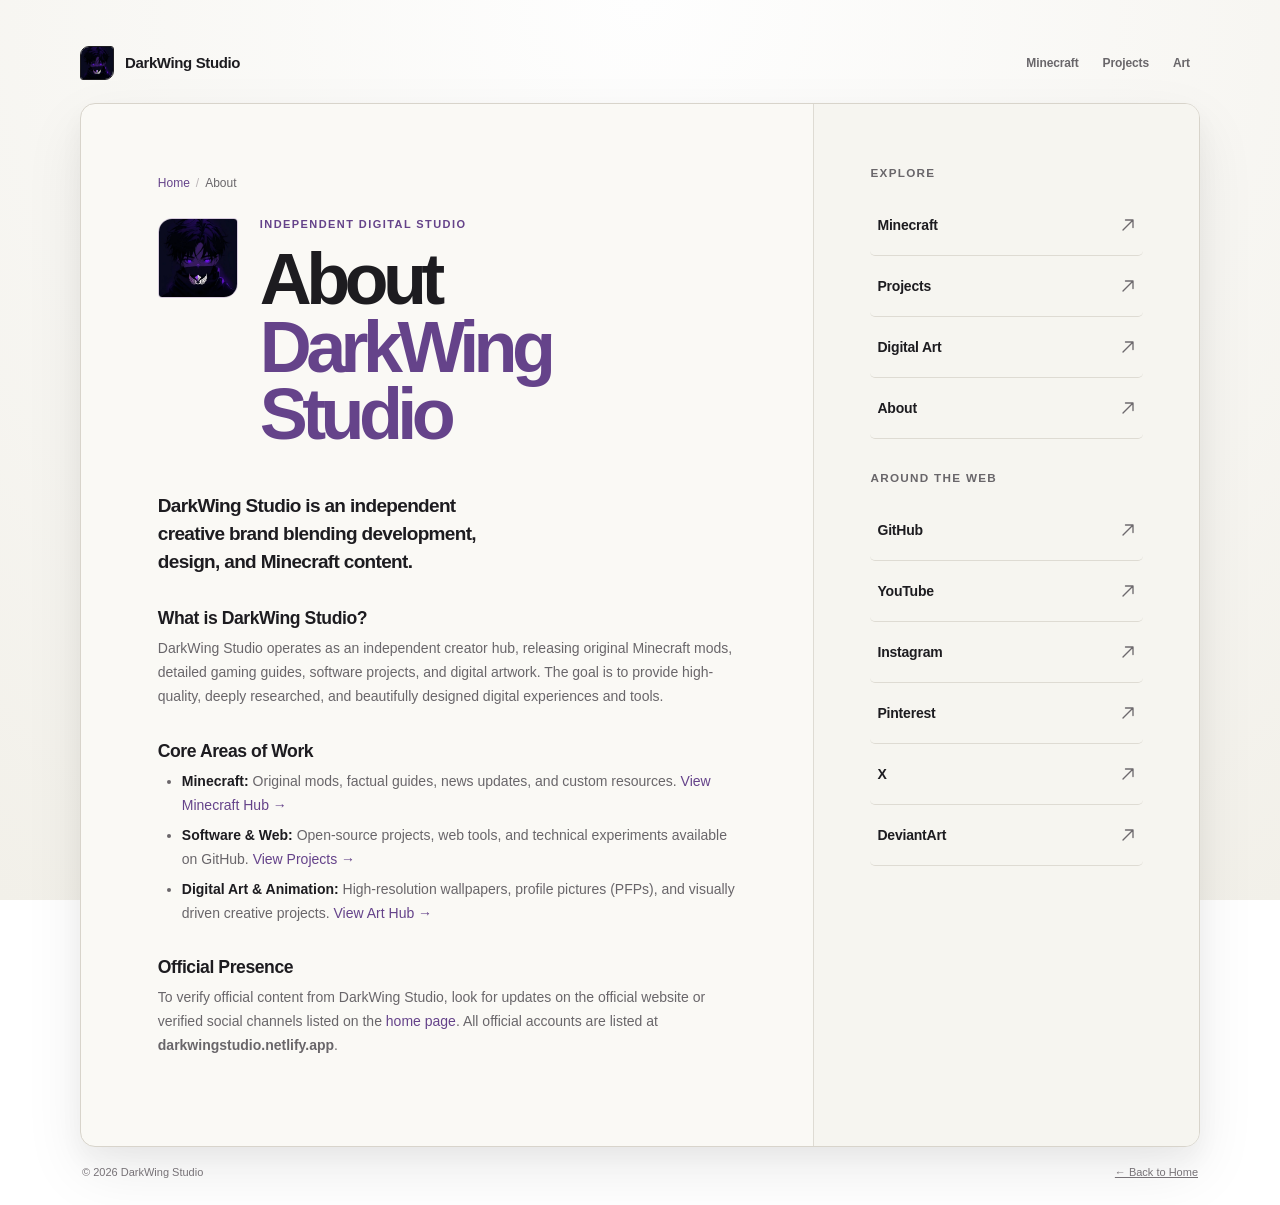
==== about/index.html @ c653594a "feat: add new subpages for projects, art, minecraft, and about sections" ====
<!doctype html>
<html lang="en">

<head>
  <meta charset="utf-8">
  <meta name="viewport" content="width=device-width, initial-scale=1">
  <meta name="color-scheme" content="light">
  <meta name="theme-color" content="#f2f0e9">
  <meta name="description"
    content="About DarkWing Studio: An independent creator focused on Minecraft content, mods, software projects, and digital art.">
  <meta name="author" content="DarkWing Studio">
  <meta name="robots" content="index, follow, max-image-preview:large, max-snippet:-1, max-video-preview:-1">
  <link rel="canonical" href="https://darkwingstudio.netlify.app/about/">

  <meta property="og:type" content="profile">
  <meta property="og:site_name" content="DarkWing Studio">
  <meta property="og:title" content="About DarkWing Studio">
  <meta property="og:description"
    content="Learn about the independent creator behind DarkWing Studio, focusing on Minecraft, code, and digital art.">
  <meta property="og:url" content="https://darkwingstudio.netlify.app/about/">
  <meta property="og:image" content="https://darkwingstudio.netlify.app/assets/ProfilePIC.webp">
  <meta property="og:image:alt" content="DarkWing Studio profile artwork">
  <meta property="og:image:type" content="image/webp">
  <meta property="og:image:width" content="500">
  <meta property="og:image:height" content="500">

  <meta name="twitter:card" content="summary">
  <meta name="twitter:title" content="About DarkWing Studio">
  <meta name="twitter:description"
    content="Learn about the independent creator behind DarkWing Studio.">
  <meta name="twitter:image" content="https://darkwingstudio.netlify.app/assets/ProfilePIC.webp">
  <meta name="twitter:image:alt" content="DarkWing Studio profile artwork">
  <meta name="twitter:creator" content="@DarkWingStudio">

  <link rel="icon" type="image/webp" href="../assets/ProfilePIC.webp">
  <link rel="apple-touch-icon" href="../assets/ProfilePIC.webp">
  <link rel="stylesheet" href="../Styles.css">
  <script src="../script.js" defer></script>

  <script type="application/ld+json">
  {
    "@context": "https://schema.org",
    "@type": "ProfilePage",
    "url": "https://darkwingstudio.netlify.app/about/",
    "breadcrumb": {
      "@type": "BreadcrumbList",
      "itemListElement": [
        {"@type": "ListItem", "position": 1, "name": "Home", "item": "https://darkwingstudio.netlify.app/"},
        {"@type": "ListItem", "position": 2, "name": "About", "item": "https://darkwingstudio.netlify.app/about/"}
      ]
    },
    "mainEntity": {
      "@type": "Person",
      "@id": "https://darkwingstudio.netlify.app/#person",
      "name": "DarkWing Studio Creator",
      "description": "Independent creator focused on Minecraft content, software development, and digital art.",
      "image": "https://darkwingstudio.netlify.app/assets/ProfilePIC.webp",
      "url": "https://darkwingstudio.netlify.app/about/",
      "sameAs": [
        "https://github.com/DarkWingStudio",
        "https://www.youtube.com/@DarkWing-in",
        "https://www.instagram.com/darkwingstudio.in/",
        "https://www.pinterest.com/Darkwingstudio",
        "https://x.com/DarkWingStudio"
      ]
    }
  }
  </script>

  <title>About DarkWing Studio | Creator & Studio Overview</title>
</head>

<body>
  <a class="skip-link" href="#about-content">Skip to content</a>

  <div class="site-frame">
    <header class="topbar">
      <a class="wordmark" href="/" aria-label="DarkWing Studio home">
        <img src="../assets/ProfilePIC.webp" alt="DarkWing Studio Logo" class="wordmark-icon" width="34" height="34" style="border-radius: 9px 3px 9px 3px; object-fit: cover;">
        <span>DarkWing Studio</span>
      </a>
      <nav class="topbar-nav" aria-label="Site sections">
        <a href="/minecraft/" class="topbar-nav-link">Minecraft</a>
        <a href="/projects/" class="topbar-nav-link">Projects</a>
        <a href="/art/" class="topbar-nav-link">Art</a>
      </nav>
    </header>

    <main class="site-card site-card--content" id="about-content">
      <div class="content-page-inner">
        <nav class="breadcrumb" aria-label="Breadcrumb">
          <ol>
            <li><a href="/">Home</a></li>
            <li aria-current="page">About</li>
          </ol>
        </nav>

        <div class="content-page-hero">
          <img src="../assets/ProfilePIC.webp" alt="DarkWing Studio profile avatar" class="content-page-avatar" width="80" height="80">
          <div>
            <p class="eyebrow">INDEPENDENT DIGITAL STUDIO</p>
            <h1 id="about-title">About<br><span>DarkWing Studio</span></h1>
          </div>
        </div>

        <p class="intro-copy">DarkWing Studio is an independent creative brand blending development, design, and Minecraft content.</p>

        <div class="content-body">
          <h2>What is DarkWing Studio?</h2>
          <p>DarkWing Studio operates as an independent creator hub, releasing original Minecraft mods, detailed gaming guides, software projects, and digital artwork. The goal is to provide high-quality, deeply researched, and beautifully designed digital experiences and tools.</p>

          <h2>Core Areas of Work</h2>
          <ul>
            <li><strong>Minecraft:</strong> Original mods, factual guides, news updates, and custom resources. <a href="/minecraft/">View Minecraft Hub →</a></li>
            <li><strong>Software &amp; Web:</strong> Open-source projects, web tools, and technical experiments available on GitHub. <a href="/projects/">View Projects →</a></li>
            <li><strong>Digital Art &amp; Animation:</strong> High-resolution wallpapers, profile pictures (PFPs), and visually driven creative projects. <a href="/art/">View Art Hub →</a></li>
          </ul>

          <h2>Official Presence</h2>
          <p>To verify official content from DarkWing Studio, look for updates on the official website or verified social channels listed on the <a href="/">home page</a>. All official accounts are listed at <strong>darkwingstudio.netlify.app</strong>.</p>
        </div>
      </div>
      
      <aside class="sidebar-panel" aria-label="Sidebar">
        <div class="sidebar-heading"><h3>Explore</h3></div>
        <nav class="link-list" aria-label="Explore DarkWing Studio">
          <a class="link-row" href="/minecraft/">
            <span class="link-copy"><span class="link-title">Minecraft</span></span>
            <svg class="link-arrow" xmlns="http://www.w3.org/2000/svg" fill="none" viewBox="0 0 24 24" stroke-width="2" stroke="currentColor" aria-hidden="true" width="16" height="16" style="display: inline-block; vertical-align: middle;">
              <path stroke-linecap="round" stroke-linejoin="round" d="m4.5 19.5 15-15m0 0H8.25m11.25 0v11.25" />
            </svg>
          </a>
          <a class="link-row" href="/projects/">
            <span class="link-copy"><span class="link-title">Projects</span></span>
            <svg class="link-arrow" xmlns="http://www.w3.org/2000/svg" fill="none" viewBox="0 0 24 24" stroke-width="2" stroke="currentColor" aria-hidden="true" width="16" height="16" style="display: inline-block; vertical-align: middle;">
              <path stroke-linecap="round" stroke-linejoin="round" d="m4.5 19.5 15-15m0 0H8.25m11.25 0v11.25" />
            </svg>
          </a>
          <a class="link-row" href="/art/">
            <span class="link-copy"><span class="link-title">Digital Art</span></span>
            <svg class="link-arrow" xmlns="http://www.w3.org/2000/svg" fill="none" viewBox="0 0 24 24" stroke-width="2" stroke="currentColor" aria-hidden="true" width="16" height="16" style="display: inline-block; vertical-align: middle;">
              <path stroke-linecap="round" stroke-linejoin="round" d="m4.5 19.5 15-15m0 0H8.25m11.25 0v11.25" />
            </svg>
          </a>
          <a class="link-row" href="/about/">
            <span class="link-copy"><span class="link-title">About</span></span>
            <svg class="link-arrow" xmlns="http://www.w3.org/2000/svg" fill="none" viewBox="0 0 24 24" stroke-width="2" stroke="currentColor" aria-hidden="true" width="16" height="16" style="display: inline-block; vertical-align: middle;">
              <path stroke-linecap="round" stroke-linejoin="round" d="m4.5 19.5 15-15m0 0H8.25m11.25 0v11.25" />
            </svg>
          </a>
        </nav>

        <div class="sidebar-heading"><h3>Around the web</h3></div>
        <nav class="link-list" aria-label="Around the web">
          <a class="link-row" href="https://github.com/DarkWingStudio" target="_blank" rel="noopener noreferrer">
            <span class="link-copy"><span class="link-title">GitHub</span></span>
            <svg class="link-arrow" xmlns="http://www.w3.org/2000/svg" fill="none" viewBox="0 0 24 24" stroke-width="2" stroke="currentColor" aria-hidden="true" width="16" height="16" style="display: inline-block; vertical-align: middle;">
              <path stroke-linecap="round" stroke-linejoin="round" d="m4.5 19.5 15-15m0 0H8.25m11.25 0v11.25" />
            </svg>
          </a>
          <a class="link-row" href="https://www.youtube.com/@DarkWing-in" target="_blank" rel="noopener noreferrer">
            <span class="link-copy"><span class="link-title">YouTube</span></span>
            <svg class="link-arrow" xmlns="http://www.w3.org/2000/svg" fill="none" viewBox="0 0 24 24" stroke-width="2" stroke="currentColor" aria-hidden="true" width="16" height="16" style="display: inline-block; vertical-align: middle;">
              <path stroke-linecap="round" stroke-linejoin="round" d="m4.5 19.5 15-15m0 0H8.25m11.25 0v11.25" />
            </svg>
          </a>
          <a class="link-row" href="https://www.instagram.com/darkwingstudio.in/" target="_blank" rel="noopener noreferrer">
            <span class="link-copy"><span class="link-title">Instagram</span></span>
            <svg class="link-arrow" xmlns="http://www.w3.org/2000/svg" fill="none" viewBox="0 0 24 24" stroke-width="2" stroke="currentColor" aria-hidden="true" width="16" height="16" style="display: inline-block; vertical-align: middle;">
              <path stroke-linecap="round" stroke-linejoin="round" d="m4.5 19.5 15-15m0 0H8.25m11.25 0v11.25" />
            </svg>
          </a>
          <a class="link-row" href="https://www.pinterest.com/Darkwingstudio" target="_blank" rel="noopener noreferrer">
            <span class="link-copy"><span class="link-title">Pinterest</span></span>
            <svg class="link-arrow" xmlns="http://www.w3.org/2000/svg" fill="none" viewBox="0 0 24 24" stroke-width="2" stroke="currentColor" aria-hidden="true" width="16" height="16" style="display: inline-block; vertical-align: middle;">
              <path stroke-linecap="round" stroke-linejoin="round" d="m4.5 19.5 15-15m0 0H8.25m11.25 0v11.25" />
            </svg>
          </a>
          <a class="link-row" href="https://x.com/DarkWingStudio" target="_blank" rel="noopener noreferrer">
            <span class="link-copy"><span class="link-title">X</span></span>
            <svg class="link-arrow" xmlns="http://www.w3.org/2000/svg" fill="none" viewBox="0 0 24 24" stroke-width="2" stroke="currentColor" aria-hidden="true" width="16" height="16" style="display: inline-block; vertical-align: middle;">
              <path stroke-linecap="round" stroke-linejoin="round" d="m4.5 19.5 15-15m0 0H8.25m11.25 0v11.25" />
            </svg>
          </a>
          <a class="link-row" href="https://www.deviantart.com/darkwingstudio" target="_blank" rel="noopener noreferrer">
            <span class="link-copy"><span class="link-title">DeviantArt</span></span>
            <svg class="link-arrow" xmlns="http://www.w3.org/2000/svg" fill="none" viewBox="0 0 24 24" stroke-width="2" stroke="currentColor" aria-hidden="true" width="16" height="16" style="display: inline-block; vertical-align: middle;">
              <path stroke-linecap="round" stroke-linejoin="round" d="m4.5 19.5 15-15m0 0H8.25m11.25 0v11.25" />
            </svg>
          </a>
        </nav>
      </aside>
    </main>

    <footer class="site-footer">
      <span>© <span id="year"></span> DarkWing Studio</span>
      <span><a href="/">← Back to Home</a></span>
    </footer>
  </div>
</body>

</html>
---- Styles.css ----
:root {
  color-scheme: light;
  --paper: #f2f0e9;
  --panel: #faf9f5;
  --ink: #1d1c20;
  --muted: #69666a;
  --line: #dedbd3;
  --accent: #65438a;
  --accent-soft: #eee8f3;
  --night: #25212a;
  --night-soft: #d8d0df;
  --focus: #9a7041;
  font-family: Inter, "Segoe UI", "Helvetica Neue", Arial, sans-serif;
  font-synthesis: none;
  text-rendering: optimizeLegibility;
  -webkit-font-smoothing: antialiased;
  -moz-osx-font-smoothing: grayscale;
}

*,
*::before,
*::after {
  box-sizing: border-box;
}

html {
  min-width: 320px;
  scroll-behavior: smooth;
}

body {
  min-width: 320px;
  min-height: 100vh;
  margin: 0;
  background: radial-gradient(circle at top center, #fefefe, var(--paper));
  background-attachment: fixed;
  color: var(--ink);
  font-size: 16px;
}

a {
  color: inherit;
}

a:focus-visible {
  outline: 3px solid var(--focus);
  outline-offset: 4px;
}

.skip-link {
  position: fixed;
  z-index: 10;
  top: 12px;
  left: 12px;
  padding: 12px 16px;
  border-radius: 6px;
  background: var(--ink);
  color: white;
  font-size: 14px;
  font-weight: 650;
  transform: translateY(-160%);
}

.skip-link:focus {
  transform: translateY(0);
}

.site-frame {
  width: min(1120px, calc(100% - 48px));
  margin: 0 auto;
  padding: 38px 0 25px;
}

.topbar,
.wordmark,
.featured-topline,
.other-links-heading,
.link-row,
.site-footer {
  display: flex;
  align-items: center;
  justify-content: space-between;
}

.topbar {
  min-height: 49px;
  margin-bottom: 16px;
}

.wordmark {
  justify-content: flex-start;
  gap: 11px;
  text-decoration: none;
  font-size: 15px;
  font-weight: 720;
  letter-spacing: -0.025em;
}

.wordmark-icon {
  display: grid;
  width: 34px;
  height: 34px;
  place-items: center;
  border: 1px solid var(--ink);
  border-radius: 9px 3px 9px 3px;
  background: var(--night);
  color: #fff;
  font-size: 11px;
  font-weight: 750;
  letter-spacing: 0.04em;
}

.topbar-label,
.eyebrow,
.profile-caption,
.section-index,
.featured-label,
.other-links-heading > span,
.studio-note {
  font-size: 10px;
  font-weight: 700;
  letter-spacing: 0.13em;
}

.topbar-label {
  color: var(--muted);
}

.topbar-label span {
  margin: 0 7px;
  color: var(--accent);
}

.site-card {
  display: grid;
  grid-template-columns: minmax(0, 0.92fr) minmax(0, 1.08fr);
  overflow: hidden;
  border: 1px solid #d8d4cb;
  border-radius: 15px;
  background: var(--panel);
  box-shadow: 0 24px 60px rgb(30 25 29 / 8%), 0 12px 24px rgb(30 25 29 / 4%);
}

.intro-panel {
  display: flex;
  flex-direction: column;
  align-items: flex-start;
  min-height: 720px;
  padding: clamp(42px, 6vw, 72px) clamp(32px, 5vw, 66px);
}

.profile-lockup {
  position: relative;
  display: flex;
  align-items: flex-end;
  gap: 16px;
  margin-bottom: 54px;
}

.profile-image {
  display: block;
  width: 92px;
  height: 92px;
  border: 1px solid #d6cbdc;
  border-radius: 14px 4px 14px 4px;
  background: var(--night);
  object-fit: cover;
}

.profile-caption {
  display: inline-block;
  padding-bottom: 7px;
  color: var(--muted);
  font-size: 9px;
  letter-spacing: 0.11em;
}

.eyebrow {
  margin: 0 0 16px;
  color: var(--accent);
  font-size: 11px;
}

.eyebrow span {
  margin: 0 3px;
  color: #aaa3a8;
}

h1,
h2,
h3,
p {
  margin-top: 0;
}

h1 {
  margin-bottom: 23px;
  font-size: clamp(48px, 6vw, 72px);
  font-weight: 740;
  letter-spacing: -0.078em;
  line-height: 0.94;
}

h1 span {
  color: var(--accent);
}

.intro-copy {
  max-width: 340px;
  margin-bottom: 12px;
  font-size: 19px;
  font-weight: 550;
  letter-spacing: -0.035em;
  line-height: 1.48;
}

.intro-detail {
  max-width: 330px;
  margin-bottom: 34px;
  color: var(--muted);
  font-size: 14px;
  line-height: 1.7;
}

.studio-note {
  display: flex;
  align-items: center;
  gap: 10px;
  margin-top: auto;
  padding-top: 18px;
  border-top: 1px solid var(--line);
  color: var(--muted);
  font-size: 9px;
}

.note-mark {
  width: 7px;
  height: 7px;
  border-radius: 50%;
  background: var(--accent);
}

.links-panel {
  padding: clamp(37px, 5vw, 62px) clamp(28px, 4.4vw, 56px);
  border-left: 1px solid var(--line);
  background: #f6f5f0;
}

.section-heading {
  margin-bottom: 26px;
}

.section-index {
  margin-bottom: 15px;
  color: var(--accent);
}

.section-index span {
  padding: 0 4px;
  color: #aaa3a8;
}

h2 {
  margin-bottom: 8px;
  font-size: 29px;
  font-weight: 680;
  letter-spacing: -0.055em;
}

.section-description {
  margin-bottom: 0;
  color: var(--muted);
  font-size: 14px;
  line-height: 1.55;
}

.featured-link {
  display: block;
  padding: 20px 21px 21px;
  border: 1px solid var(--night);
  border-radius: 10px 4px 10px 4px;
  background: var(--night);
  color: #faf8f2;
  text-decoration: none;
  transition: background-color 160ms ease, border-color 160ms ease, transform 160ms ease;
}

.featured-link:hover {
  transform: translateY(-2px);
  border-color: var(--accent);
  background: #302a36;
}

.featured-topline {
  margin-bottom: 19px;
}

.featured-label {
  color: #c9b7da;
  font-size: 9px;
}

.featured-link .link-arrow {
  color: #ddd1e7;
}

.featured-title,
.featured-description {
  display: block;
}

.featured-title {
  margin-bottom: 6px;
  font-size: clamp(18px, 2.2vw, 22px);
  font-weight: 630;
  letter-spacing: -0.04em;
}

.featured-description {
  color: var(--night-soft);
  font-size: 13px;
  line-height: 1.5;
}

.other-links-heading {
  margin: 31px 0 9px;
  padding-bottom: 11px;
  border-bottom: 1px solid var(--line);
}

.other-links-heading h3 {
  margin: 0;
  font-size: 15px;
  font-weight: 650;
  letter-spacing: -0.02em;
}

.other-links-heading > span {
  color: #8b8788;
  font-size: 9px;
}

.other-links-heading > span span {
  padding: 0 2px;
}

.link-list {
  display: flex;
  flex-direction: column;
}

.link-row {
  justify-content: flex-start;
  gap: 13px;
  min-height: 61px;
  padding: 9px 7px;
  border-bottom: 1px solid var(--line);
  border-radius: 5px;
  text-decoration: none;
  transition: background-color 140ms ease;
}

.link-row:hover {
  background: #eeece6;
}

.link-monogram {
  display: grid;
  width: 34px;
  height: 34px;
  flex: 0 0 auto;
  place-items: center;
  border: 1px solid #d9d2df;
  border-radius: 8px 3px 8px 3px;
  background: var(--accent-soft);
  color: #4d3167;
  font-size: 9px;
  font-weight: 760;
  letter-spacing: 0.01em;
}

.link-copy {
  display: flex;
  flex: 1;
  flex-direction: column;
  gap: 3px;
}

.link-title {
  font-size: 14px;
  font-weight: 650;
  letter-spacing: -0.015em;
}

.link-description {
  color: var(--muted);
  font-size: 12px;
}

.link-arrow {
  display: inline-block;
  flex: 0 0 auto;
  color: #6d696d;
  font-size: 18px;
  line-height: 1;
  transition: color 140ms ease, transform 140ms ease;
}

.link-row:hover .link-arrow {
  color: var(--accent);
  transform: translate(2px, -2px);
}

.contact-block {
  display: flex;
  align-items: center;
  justify-content: space-between;
  gap: 12px;
  margin-top: 25px;
  color: var(--muted);
  font-size: 12px;
}

.contact-link {
  display: inline-flex;
  align-items: center;
  gap: 8px;
  min-height: 38px;
  padding: 7px 11px;
  border: 1px solid #cbc4d1;
  border-radius: 6px;
  color: #4f326c;
  font-size: 12px;
  font-weight: 650;
  text-decoration: none;
  transition: background-color 140ms ease, border-color 140ms ease;
}

.contact-link:hover {
  border-color: var(--accent);
  background: var(--accent-soft);
}

.site-footer {
  gap: 20px;
  padding: 17px 2px 0;
  color: #777277;
  font-size: 11px;
  line-height: 1.5;
}

.social-block-mobile {
  display: none;
}

@media (max-width: 760px) {
  .site-frame {
    width: min(100% - 28px, 560px);
    padding: 17px 0 19px;
  }

  .topbar {
    min-height: 42px;
    margin-bottom: 12px;
  }

  .wordmark {
    gap: 8px;
    font-size: 13px;
  }

  .wordmark-icon {
    width: 30px;
    height: 30px;
    border-radius: 8px 3px 8px 3px;
  }

  .topbar-label {
    font-size: 8px;
    letter-spacing: 0.1em;
  }

  .topbar-label span {
    margin: 0 3px;
  }

  .site-card {
    grid-template-columns: 1fr;
    border-radius: 12px;
  }

  .social-block-desktop {
    display: none;
  }

  .social-block-mobile {
    display: block;
  }

  .intro-panel {
    min-height: unset;
    padding: 34px 27px 30px;
  }

  .profile-lockup {
    gap: 13px;
    margin-bottom: 34px;
  }

  .profile-image {
    width: 72px;
    height: 72px;
    border-radius: 12px 4px 12px 4px;
  }

  .profile-caption {
    padding-bottom: 5px;
    font-size: 8px;
  }

  .eyebrow {
    margin-bottom: 12px;
    font-size: 10px;
  }

  h1 {
    margin-bottom: 17px;
    font-size: clamp(49px, 13vw, 64px);
  }

  .intro-copy {
    max-width: 390px;
    margin-bottom: 8px;
    font-size: 17px;
  }

  .intro-detail {
    max-width: 400px;
    margin-bottom: 0;
    font-size: 13px;
  }

  .studio-note {
    margin-top: 27px;
    padding-top: 14px;
    font-size: 8px;
  }

  .links-panel {
    padding: 28px 22px 25px;
    border-top: 1px solid var(--line);
    border-left: 0;
  }

  .section-heading {
    margin-bottom: 20px;
  }

  h2 {
    font-size: 26px;
  }

  .featured-link {
    padding: 17px 17px 18px;
  }

  .other-links-heading {
    margin-top: 26px;
  }

  .site-footer {
    align-items: flex-start;
    flex-direction: column;
    gap: 4px;
    padding: 13px 3px 0;
    font-size: 10px;
  }
}

@media (max-width: 380px) {
  .site-frame {
    width: calc(100% - 20px);
  }

  .topbar-label {
    font-size: 7px;
  }

  .intro-panel {
    padding-inline: 22px;
  }

  .links-panel {
    padding-inline: 18px;
  }

  .contact-block {
    align-items: flex-start;
    flex-direction: column;
  }
}

/* ─── Content Pages (About / Minecraft / Projects / Art) ─── */

.site-card--content {
  display: grid;
  grid-template-columns: minmax(0, 1.9fr) minmax(0, 1fr);
  border-radius: 15px;
}

.content-page-inner {
  padding: clamp(42px, 6vw, 72px) clamp(40px, 6vw, 80px);
}

.sidebar-panel {
  padding: clamp(37px, 5vw, 62px) clamp(28px, 4.4vw, 56px);
  border-left: 1px solid var(--line);
  background: #f6f5f0;
}

.sidebar-heading {
  margin-bottom: 16px;
  font-size: 10px;
  font-weight: 700;
  letter-spacing: 0.13em;
  color: var(--muted);
  text-transform: uppercase;
}

.sidebar-panel .link-list {
  margin-bottom: 32px;
}

.content-page-hero {
  display: flex;
  align-items: flex-start;
  gap: 22px;
  margin-bottom: 20px;
}

.content-page-hero > div {
  flex: 1;
  min-width: 0;
}

.content-page-avatar {
  display: block;
  width: 80px;
  height: 80px;
  border: 1px solid #d6cbdc;
  border-radius: 14px 4px 14px 4px;
  object-fit: cover;
  flex: 0 0 auto;
}

/* Topbar nav links */
.topbar-nav {
  display: flex;
  align-items: center;
  gap: 4px;
}

.topbar-nav-link {
  padding: 5px 10px;
  border-radius: 6px;
  font-size: 12px;
  font-weight: 600;
  color: var(--muted);
  text-decoration: none;
  letter-spacing: -0.01em;
  transition: background-color 140ms ease, color 140ms ease;
}

.topbar-nav-link:hover {
  background: var(--accent-soft);
  color: var(--accent);
}

/* Breadcrumb */
.breadcrumb {
  margin-bottom: 28px;
}

.breadcrumb ol {
  display: flex;
  align-items: center;
  gap: 6px;
  list-style: none;
  margin: 0;
  padding: 0;
  font-size: 12px;
  color: var(--muted);
}

.breadcrumb li:not(:last-child)::after {
  content: "/";
  margin-left: 6px;
  color: #bbb5b8;
}

.breadcrumb a {
  color: var(--accent);
  text-decoration: none;
}

.breadcrumb a:hover {
  text-decoration: underline;
}

/* Content body typography */
.content-body {
  margin-top: 2rem;
}

.content-body h2 {
  font-size: 1.1rem;
  font-weight: 680;
  letter-spacing: -0.025em;
  margin-bottom: 0.5rem;
  margin-top: 2rem;
}

.content-body h2:first-child {
  margin-top: 0;
}

.content-body p {
  font-size: 14px;
  line-height: 1.7;
  color: var(--muted);
  margin-bottom: 1rem;
}

.content-body ul {
  margin: 0 0 1.5rem 1.5rem;
  padding: 0;
}

.content-body ul li {
  font-size: 14px;
  line-height: 1.7;
  color: var(--muted);
  margin-bottom: 0.4rem;
}

.content-body ul li strong {
  color: var(--ink);
}

.content-body a {
  color: var(--accent);
  text-decoration: none;
}

.content-body a:hover {
  text-decoration: underline;
}

/* ─── Responsive fixes for content pages ─── */
@media (max-width: 760px) {
  .site-card--content {
    display: flex;
    flex-direction: column;
  }

  .sidebar-panel {
    border-left: none;
    border-top: 1px solid var(--line);
    padding: 28px 22px 25px;
  }

  .content-page-inner {
    padding: 28px 22px 28px;
  }

  .content-page-hero {
    flex-direction: column;
    align-items: flex-start;
    gap: 14px;
    margin-bottom: 16px;
  }

  .content-page-avatar {
    width: 60px;
    height: 60px;
  }

  .topbar-nav {
    gap: 2px;
  }

  .topbar-nav-link {
    font-size: 10px;
    padding: 4px 7px;
  }

  .breadcrumb ol {
    font-size: 11px;
  }
}

@media (max-width: 380px) {
  .topbar-nav-link {
    font-size: 9px;
    padding: 3px 5px;
  }
}

@media (prefers-reduced-motion: reduce) {
  *,
  *::before,
  *::after {
    scroll-behavior: auto !important;
    animation-duration: 0.01ms !important;
    animation-iteration-count: 1 !important;
    transition-duration: 0.01ms !important;
  }
}

/* ─── Asset Gallery ─── */

.asset-filters {
  display: flex;
  gap: 12px;
  margin-bottom: 32px;
  padding-bottom: 16px;
  border-bottom: 1px solid var(--line);
  overflow-x: auto;
}

.asset-filter {
  padding: 6px 12px;
  border: 1px solid var(--line);
  border-radius: 20px;
  background: transparent;
  color: var(--muted);
  font-size: 13px;
  font-weight: 500;
  cursor: pointer;
  text-decoration: none;
  transition: all 250ms cubic-bezier(0.16, 1, 0.3, 1);
  white-space: nowrap;
}

.asset-filter:hover,
.asset-filter.active {
  border-color: var(--accent);
  background: var(--night);
  color: #faf8f2;
}

.asset-gallery {
  display: grid;
  grid-template-columns: repeat(auto-fill, minmax(240px, 1fr));
  gap: 24px;
}

.asset-card {
  display: flex;
  flex-direction: column;
  border: 1px solid var(--night);
  border-radius: 10px 4px 10px 4px;
  background: var(--night);
  color: #faf8f2;
  overflow: hidden;
  text-decoration: none;
  transition: all 400ms cubic-bezier(0.16, 1, 0.3, 1);
}

.asset-card:hover {
  transform: translateY(-4px);
  border-color: var(--accent);
  background: #302a36;
  box-shadow: 0 12px 24px rgba(0,0,0,0.15), 0 4px 8px rgba(0,0,0,0.06);
}

.asset-card-preview {
  position: relative;
  width: 100%;
  aspect-ratio: 16 / 9;
  background: #251f2b;
  border-bottom: 1px solid rgba(255, 255, 255, 0.05);
  overflow: hidden;
}

.asset-card-preview img {
  width: 100%;
  height: 100%;
  object-fit: cover;
  transition: transform 500ms cubic-bezier(0.16, 1, 0.3, 1);
}

.asset-card:hover .asset-card-preview img {
  transform: scale(1.05);
}

.asset-card-content {
  padding: 16px 18px;
  display: flex;
  flex-direction: column;
  gap: 6px;
}

.asset-card-title {
  font-size: 16px;
  font-weight: 650;
  letter-spacing: -0.02em;
}

.asset-card-meta {
  color: var(--night-soft);
  font-size: 12px;
}

.asset-card-source {
  color: #c9b7da;
  font-size: 11px;
}

.asset-card-action {
  margin-top: 8px;
  display: flex;
  align-items: center;
  justify-content: space-between;
  color: #ddd1e7;
  font-size: 12px;
  font-weight: 500;
}

.asset-card-action svg {
  width: 14px;
  height: 14px;
}
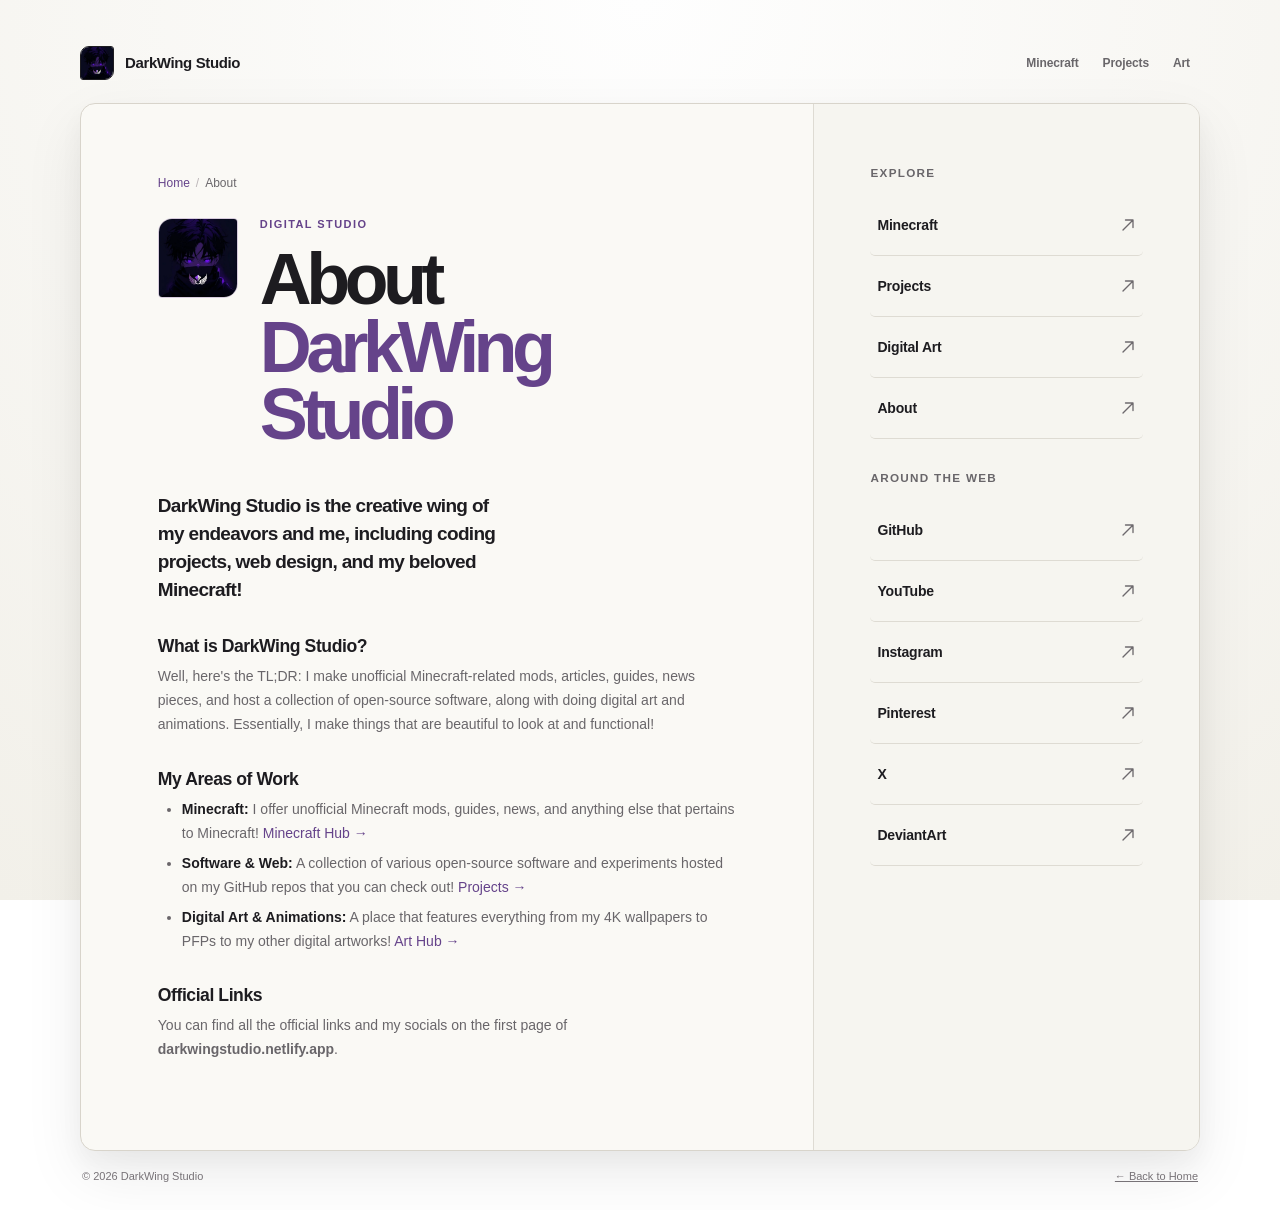
==== commit 04d6e49f: "feat: add dedicated sub-pages for studio sections and update documentation files" ====
--- a/about/index.html
+++ b/about/index.html
@@ -7,7 +7,7 @@
   <meta name="color-scheme" content="light">
   <meta name="theme-color" content="#f2f0e9">
   <meta name="description"
-    content="About DarkWing Studio: An independent creator focused on Minecraft content, mods, software projects, and digital art.">
+    content="About DarkWing Studio: A creator focused on Minecraft, software, and digital art.">
   <meta name="author" content="DarkWing Studio">
   <meta name="robots" content="index, follow, max-image-preview:large, max-snippet:-1, max-video-preview:-1">
   <link rel="canonical" href="https://darkwingstudio.netlify.app/about/">
@@ -53,7 +53,7 @@
       "@type": "Person",
       "@id": "https://darkwingstudio.netlify.app/#person",
       "name": "DarkWing Studio Creator",
-      "description": "Independent creator focused on Minecraft content, software development, and digital art.",
+      "description": "Creator focused on Minecraft, code, and digital art.",
       "image": "https://darkwingstudio.netlify.app/assets/ProfilePIC.webp",
       "url": "https://darkwingstudio.netlify.app/about/",
       "sameAs": [
@@ -98,26 +98,26 @@
         <div class="content-page-hero">
           <img src="../assets/ProfilePIC.webp" alt="DarkWing Studio profile avatar" class="content-page-avatar" width="80" height="80">
           <div>
-            <p class="eyebrow">INDEPENDENT DIGITAL STUDIO</p>
+            <p class="eyebrow">DIGITAL STUDIO</p>
             <h1 id="about-title">About<br><span>DarkWing Studio</span></h1>
           </div>
         </div>
 
-        <p class="intro-copy">DarkWing Studio is an independent creative brand blending development, design, and Minecraft content.</p>
+        <p class="intro-copy">DarkWing Studio is the creative wing of my endeavors and me, including coding projects, web design, and my beloved Minecraft!</p>
 
         <div class="content-body">
           <h2>What is DarkWing Studio?</h2>
-          <p>DarkWing Studio operates as an independent creator hub, releasing original Minecraft mods, detailed gaming guides, software projects, and digital artwork. The goal is to provide high-quality, deeply researched, and beautifully designed digital experiences and tools.</p>
-
-          <h2>Core Areas of Work</h2>
+          <p>Well, here's the TL;DR: I make unofficial Minecraft-related mods, articles, guides, news pieces, and host a collection of open-source software, along with doing digital art and animations. Essentially, I make things that are beautiful to look at and functional!</p>
+
+          <h2>My Areas of Work</h2>
           <ul>
-            <li><strong>Minecraft:</strong> Original mods, factual guides, news updates, and custom resources. <a href="/minecraft/">View Minecraft Hub →</a></li>
-            <li><strong>Software &amp; Web:</strong> Open-source projects, web tools, and technical experiments available on GitHub. <a href="/projects/">View Projects →</a></li>
-            <li><strong>Digital Art &amp; Animation:</strong> High-resolution wallpapers, profile pictures (PFPs), and visually driven creative projects. <a href="/art/">View Art Hub →</a></li>
+            <li><strong>Minecraft:</strong> I offer unofficial Minecraft mods, guides, news, and anything else that pertains to Minecraft! <a href="/minecraft/">Minecraft Hub →</a></li>
+            <li><strong>Software &amp; Web:</strong> A collection of various open-source software and experiments hosted on my GitHub repos that you can check out! <a href="/projects/">Projects →</a></li>
+            <li><strong>Digital Art &amp; Animations:</strong> A place that features everything from my 4K wallpapers to PFPs to my other digital artworks! <a href="/art/">Art Hub →</a></li>
           </ul>
 
-          <h2>Official Presence</h2>
-          <p>To verify official content from DarkWing Studio, look for updates on the official website or verified social channels listed on the <a href="/">home page</a>. All official accounts are listed at <strong>darkwingstudio.netlify.app</strong>.</p>
+          <h2>Official Links</h2>
+          <p>You can find all the official links and my socials on the first page of <strong>darkwingstudio.netlify.app</strong>.</p>
         </div>
       </div>
       
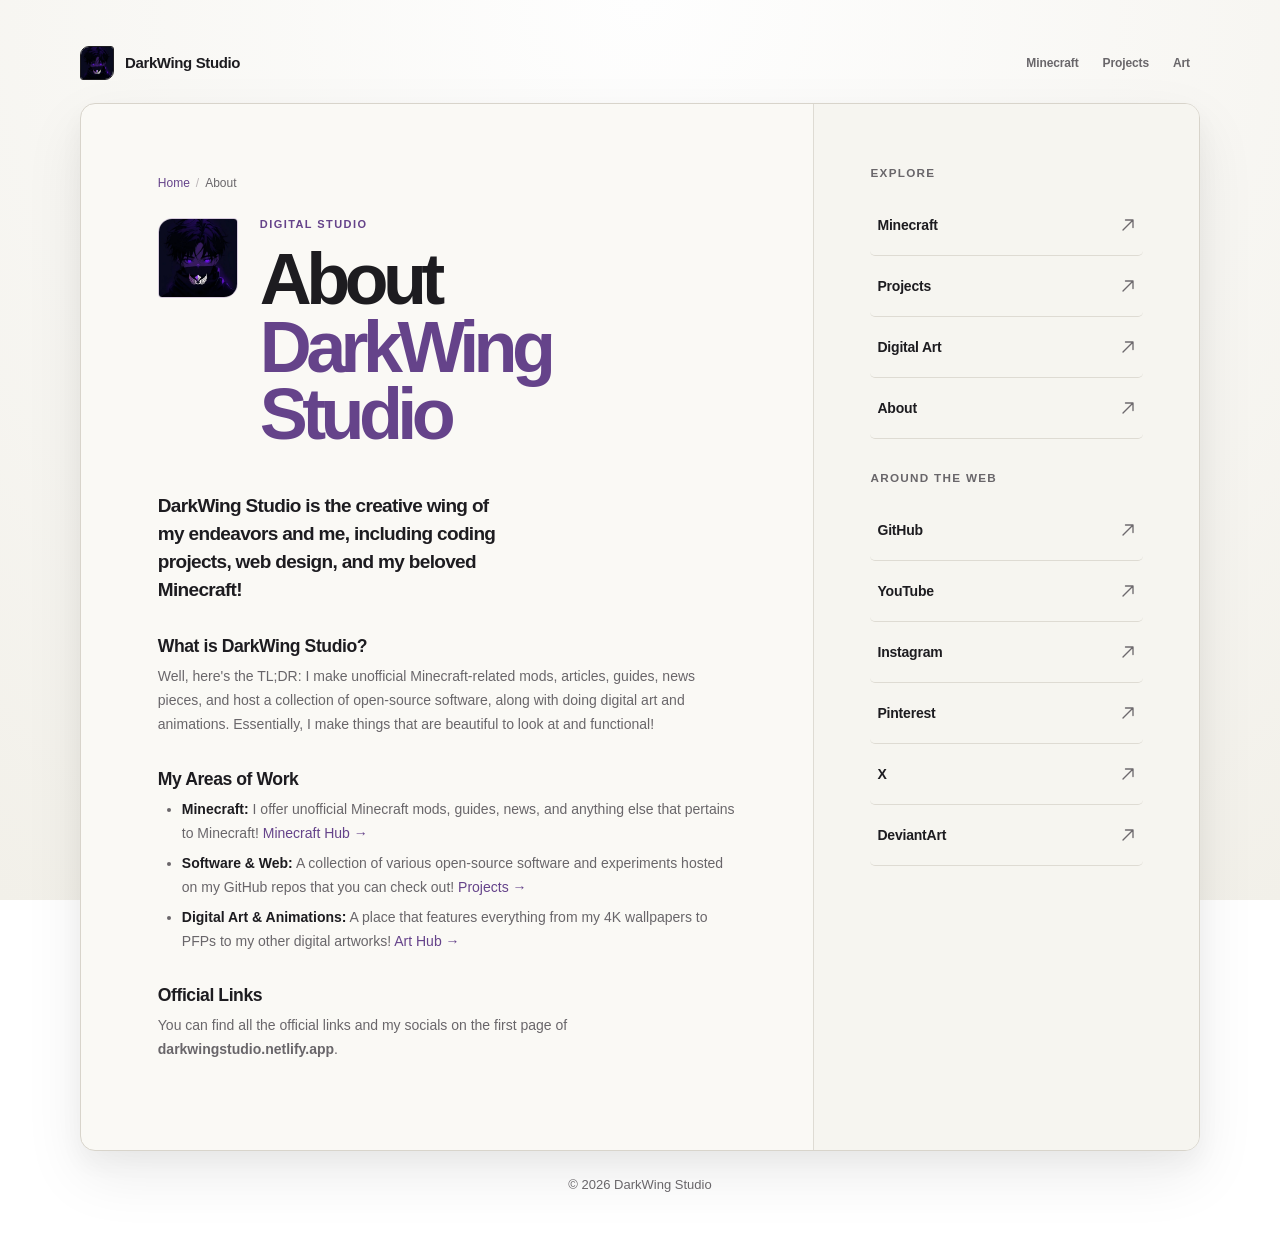
==== commit aa0fbb32: "feat: add digital art, minecraft mobs, and project pages with updated site styling" ====
--- a/about/index.html
+++ b/about/index.html
@@ -1,202 +1,211 @@
-<!doctype html>
-<html lang="en">
-
-<head>
-  <meta charset="utf-8">
-  <meta name="viewport" content="width=device-width, initial-scale=1">
-  <meta name="color-scheme" content="light">
-  <meta name="theme-color" content="#f2f0e9">
-  <meta name="description"
-    content="About DarkWing Studio: A creator focused on Minecraft, software, and digital art.">
-  <meta name="author" content="DarkWing Studio">
-  <meta name="robots" content="index, follow, max-image-preview:large, max-snippet:-1, max-video-preview:-1">
-  <link rel="canonical" href="https://darkwingstudio.netlify.app/about/">
-
-  <meta property="og:type" content="profile">
-  <meta property="og:site_name" content="DarkWing Studio">
-  <meta property="og:title" content="About DarkWing Studio">
-  <meta property="og:description"
-    content="Learn about the independent creator behind DarkWing Studio, focusing on Minecraft, code, and digital art.">
-  <meta property="og:url" content="https://darkwingstudio.netlify.app/about/">
-  <meta property="og:image" content="https://darkwingstudio.netlify.app/assets/ProfilePIC.webp">
-  <meta property="og:image:alt" content="DarkWing Studio profile artwork">
-  <meta property="og:image:type" content="image/webp">
-  <meta property="og:image:width" content="500">
-  <meta property="og:image:height" content="500">
-
-  <meta name="twitter:card" content="summary">
-  <meta name="twitter:title" content="About DarkWing Studio">
-  <meta name="twitter:description"
-    content="Learn about the independent creator behind DarkWing Studio.">
-  <meta name="twitter:image" content="https://darkwingstudio.netlify.app/assets/ProfilePIC.webp">
-  <meta name="twitter:image:alt" content="DarkWing Studio profile artwork">
-  <meta name="twitter:creator" content="@DarkWingStudio">
-
-  <link rel="icon" type="image/webp" href="../assets/ProfilePIC.webp">
-  <link rel="apple-touch-icon" href="../assets/ProfilePIC.webp">
-  <link rel="stylesheet" href="../Styles.css">
-  <script src="../script.js" defer></script>
-
-  <script type="application/ld+json">
-  {
-    "@context": "https://schema.org",
-    "@type": "ProfilePage",
-    "url": "https://darkwingstudio.netlify.app/about/",
-    "breadcrumb": {
-      "@type": "BreadcrumbList",
-      "itemListElement": [
-        {"@type": "ListItem", "position": 1, "name": "Home", "item": "https://darkwingstudio.netlify.app/"},
-        {"@type": "ListItem", "position": 2, "name": "About", "item": "https://darkwingstudio.netlify.app/about/"}
-      ]
-    },
-    "mainEntity": {
-      "@type": "Person",
-      "@id": "https://darkwingstudio.netlify.app/#person",
-      "name": "DarkWing Studio Creator",
-      "description": "Creator focused on Minecraft, code, and digital art.",
-      "image": "https://darkwingstudio.netlify.app/assets/ProfilePIC.webp",
-      "url": "https://darkwingstudio.netlify.app/about/",
-      "sameAs": [
-        "https://github.com/DarkWingStudio",
-        "https://www.youtube.com/@DarkWing-in",
-        "https://www.instagram.com/darkwingstudio.in/",
-        "https://www.pinterest.com/Darkwingstudio",
-        "https://x.com/DarkWingStudio"
-      ]
-    }
-  }
-  </script>
-
-  <title>About DarkWing Studio | Creator & Studio Overview</title>
-</head>
-
-<body>
-  <a class="skip-link" href="#about-content">Skip to content</a>
-
-  <div class="site-frame">
-    <header class="topbar">
-      <a class="wordmark" href="/" aria-label="DarkWing Studio home">
-        <img src="../assets/ProfilePIC.webp" alt="DarkWing Studio Logo" class="wordmark-icon" width="34" height="34" style="border-radius: 9px 3px 9px 3px; object-fit: cover;">
-        <span>DarkWing Studio</span>
-      </a>
-      <nav class="topbar-nav" aria-label="Site sections">
-        <a href="/minecraft/" class="topbar-nav-link">Minecraft</a>
-        <a href="/projects/" class="topbar-nav-link">Projects</a>
-        <a href="/art/" class="topbar-nav-link">Art</a>
-      </nav>
-    </header>
-
-    <main class="site-card site-card--content" id="about-content">
-      <div class="content-page-inner">
-        <nav class="breadcrumb" aria-label="Breadcrumb">
-          <ol>
-            <li><a href="/">Home</a></li>
-            <li aria-current="page">About</li>
-          </ol>
-        </nav>
-
-        <div class="content-page-hero">
-          <img src="../assets/ProfilePIC.webp" alt="DarkWing Studio profile avatar" class="content-page-avatar" width="80" height="80">
-          <div>
-            <p class="eyebrow">DIGITAL STUDIO</p>
-            <h1 id="about-title">About<br><span>DarkWing Studio</span></h1>
-          </div>
-        </div>
-
-        <p class="intro-copy">DarkWing Studio is the creative wing of my endeavors and me, including coding projects, web design, and my beloved Minecraft!</p>
-
-        <div class="content-body">
-          <h2>What is DarkWing Studio?</h2>
-          <p>Well, here's the TL;DR: I make unofficial Minecraft-related mods, articles, guides, news pieces, and host a collection of open-source software, along with doing digital art and animations. Essentially, I make things that are beautiful to look at and functional!</p>
-
-          <h2>My Areas of Work</h2>
-          <ul>
-            <li><strong>Minecraft:</strong> I offer unofficial Minecraft mods, guides, news, and anything else that pertains to Minecraft! <a href="/minecraft/">Minecraft Hub →</a></li>
-            <li><strong>Software &amp; Web:</strong> A collection of various open-source software and experiments hosted on my GitHub repos that you can check out! <a href="/projects/">Projects →</a></li>
-            <li><strong>Digital Art &amp; Animations:</strong> A place that features everything from my 4K wallpapers to PFPs to my other digital artworks! <a href="/art/">Art Hub →</a></li>
-          </ul>
-
-          <h2>Official Links</h2>
-          <p>You can find all the official links and my socials on the first page of <strong>darkwingstudio.netlify.app</strong>.</p>
-        </div>
-      </div>
-      
-      <aside class="sidebar-panel" aria-label="Sidebar">
-        <div class="sidebar-heading"><h3>Explore</h3></div>
-        <nav class="link-list" aria-label="Explore DarkWing Studio">
-          <a class="link-row" href="/minecraft/">
-            <span class="link-copy"><span class="link-title">Minecraft</span></span>
-            <svg class="link-arrow" xmlns="http://www.w3.org/2000/svg" fill="none" viewBox="0 0 24 24" stroke-width="2" stroke="currentColor" aria-hidden="true" width="16" height="16" style="display: inline-block; vertical-align: middle;">
-              <path stroke-linecap="round" stroke-linejoin="round" d="m4.5 19.5 15-15m0 0H8.25m11.25 0v11.25" />
-            </svg>
-          </a>
-          <a class="link-row" href="/projects/">
-            <span class="link-copy"><span class="link-title">Projects</span></span>
-            <svg class="link-arrow" xmlns="http://www.w3.org/2000/svg" fill="none" viewBox="0 0 24 24" stroke-width="2" stroke="currentColor" aria-hidden="true" width="16" height="16" style="display: inline-block; vertical-align: middle;">
-              <path stroke-linecap="round" stroke-linejoin="round" d="m4.5 19.5 15-15m0 0H8.25m11.25 0v11.25" />
-            </svg>
-          </a>
-          <a class="link-row" href="/art/">
-            <span class="link-copy"><span class="link-title">Digital Art</span></span>
-            <svg class="link-arrow" xmlns="http://www.w3.org/2000/svg" fill="none" viewBox="0 0 24 24" stroke-width="2" stroke="currentColor" aria-hidden="true" width="16" height="16" style="display: inline-block; vertical-align: middle;">
-              <path stroke-linecap="round" stroke-linejoin="round" d="m4.5 19.5 15-15m0 0H8.25m11.25 0v11.25" />
-            </svg>
-          </a>
-          <a class="link-row" href="/about/">
-            <span class="link-copy"><span class="link-title">About</span></span>
-            <svg class="link-arrow" xmlns="http://www.w3.org/2000/svg" fill="none" viewBox="0 0 24 24" stroke-width="2" stroke="currentColor" aria-hidden="true" width="16" height="16" style="display: inline-block; vertical-align: middle;">
-              <path stroke-linecap="round" stroke-linejoin="round" d="m4.5 19.5 15-15m0 0H8.25m11.25 0v11.25" />
-            </svg>
-          </a>
-        </nav>
-
-        <div class="sidebar-heading"><h3>Around the web</h3></div>
-        <nav class="link-list" aria-label="Around the web">
-          <a class="link-row" href="https://github.com/DarkWingStudio" target="_blank" rel="noopener noreferrer">
-            <span class="link-copy"><span class="link-title">GitHub</span></span>
-            <svg class="link-arrow" xmlns="http://www.w3.org/2000/svg" fill="none" viewBox="0 0 24 24" stroke-width="2" stroke="currentColor" aria-hidden="true" width="16" height="16" style="display: inline-block; vertical-align: middle;">
-              <path stroke-linecap="round" stroke-linejoin="round" d="m4.5 19.5 15-15m0 0H8.25m11.25 0v11.25" />
-            </svg>
-          </a>
-          <a class="link-row" href="https://www.youtube.com/@DarkWing-in" target="_blank" rel="noopener noreferrer">
-            <span class="link-copy"><span class="link-title">YouTube</span></span>
-            <svg class="link-arrow" xmlns="http://www.w3.org/2000/svg" fill="none" viewBox="0 0 24 24" stroke-width="2" stroke="currentColor" aria-hidden="true" width="16" height="16" style="display: inline-block; vertical-align: middle;">
-              <path stroke-linecap="round" stroke-linejoin="round" d="m4.5 19.5 15-15m0 0H8.25m11.25 0v11.25" />
-            </svg>
-          </a>
-          <a class="link-row" href="https://www.instagram.com/darkwingstudio.in/" target="_blank" rel="noopener noreferrer">
-            <span class="link-copy"><span class="link-title">Instagram</span></span>
-            <svg class="link-arrow" xmlns="http://www.w3.org/2000/svg" fill="none" viewBox="0 0 24 24" stroke-width="2" stroke="currentColor" aria-hidden="true" width="16" height="16" style="display: inline-block; vertical-align: middle;">
-              <path stroke-linecap="round" stroke-linejoin="round" d="m4.5 19.5 15-15m0 0H8.25m11.25 0v11.25" />
-            </svg>
-          </a>
-          <a class="link-row" href="https://www.pinterest.com/Darkwingstudio" target="_blank" rel="noopener noreferrer">
-            <span class="link-copy"><span class="link-title">Pinterest</span></span>
-            <svg class="link-arrow" xmlns="http://www.w3.org/2000/svg" fill="none" viewBox="0 0 24 24" stroke-width="2" stroke="currentColor" aria-hidden="true" width="16" height="16" style="display: inline-block; vertical-align: middle;">
-              <path stroke-linecap="round" stroke-linejoin="round" d="m4.5 19.5 15-15m0 0H8.25m11.25 0v11.25" />
-            </svg>
-          </a>
-          <a class="link-row" href="https://x.com/DarkWingStudio" target="_blank" rel="noopener noreferrer">
-            <span class="link-copy"><span class="link-title">X</span></span>
-            <svg class="link-arrow" xmlns="http://www.w3.org/2000/svg" fill="none" viewBox="0 0 24 24" stroke-width="2" stroke="currentColor" aria-hidden="true" width="16" height="16" style="display: inline-block; vertical-align: middle;">
-              <path stroke-linecap="round" stroke-linejoin="round" d="m4.5 19.5 15-15m0 0H8.25m11.25 0v11.25" />
-            </svg>
-          </a>
-          <a class="link-row" href="https://www.deviantart.com/darkwingstudio" target="_blank" rel="noopener noreferrer">
-            <span class="link-copy"><span class="link-title">DeviantArt</span></span>
-            <svg class="link-arrow" xmlns="http://www.w3.org/2000/svg" fill="none" viewBox="0 0 24 24" stroke-width="2" stroke="currentColor" aria-hidden="true" width="16" height="16" style="display: inline-block; vertical-align: middle;">
-              <path stroke-linecap="round" stroke-linejoin="round" d="m4.5 19.5 15-15m0 0H8.25m11.25 0v11.25" />
-            </svg>
-          </a>
-        </nav>
-      </aside>
-    </main>
-
-    <footer class="site-footer">
-      <span>© <span id="year"></span> DarkWing Studio</span>
-      <span><a href="/">← Back to Home</a></span>
-    </footer>
-  </div>
-</body>
-
-</html>
+<!doctype html>
+<html lang="en">
+
+<head>
+  <meta charset="utf-8">
+  <meta name="viewport" content="width=device-width, initial-scale=1">
+  <meta name="color-scheme" content="light">
+  <meta name="theme-color" content="#f2f0e9">
+  <meta name="description"
+    content="About DarkWing Studio: A creator focused on Minecraft, software, and digital art.">
+  <meta name="author" content="DarkWing Studio">
+  <meta name="robots" content="index, follow, max-image-preview:large, max-snippet:-1, max-video-preview:-1">
+  <link rel="canonical" href="https://darkwingstudio.netlify.app/about/">
+
+  <meta property="og:type" content="profile">
+  <meta property="og:site_name" content="DarkWing Studio">
+  <meta property="og:title" content="About DarkWing Studio">
+  <meta property="og:description"
+    content="Learn about the independent creator behind DarkWing Studio, focusing on Minecraft, code, and digital art.">
+  <meta property="og:url" content="https://darkwingstudio.netlify.app/about/">
+  <meta property="og:image" content="https://darkwingstudio.netlify.app/assets/og-image.png">
+  <meta property="og:image:alt" content="DarkWing Studio profile artwork">
+  <meta property="og:image:type" content="image/png">
+  <meta property="og:image:width" content="1672">
+  <meta property="og:image:height" content="941">
+
+  <meta name="twitter:card" content="summary_large_image">
+  <meta name="twitter:title" content="About DarkWing Studio">
+  <meta name="twitter:description"
+    content="Learn about the independent creator behind DarkWing Studio.">
+  <meta name="twitter:image" content="https://darkwingstudio.netlify.app/assets/og-image.png">
+  <meta name="twitter:image:alt" content="DarkWing Studio profile artwork">
+  <meta name="twitter:creator" content="@DarkWingStudio">
+
+  <link rel="icon" type="image/webp" href="/assets/ProfilePIC.webp">
+  <link rel="apple-touch-icon" href="/assets/ProfilePIC.webp">
+  <link rel="manifest" href="/site.webmanifest">
+  <link rel="stylesheet" href="../Styles.css">
+  <script src="../script.js" defer></script>
+
+  <script type="application/ld+json">
+  {
+    "@context": "https://schema.org",
+    "@type": "ProfilePage",
+    "url": "https://darkwingstudio.netlify.app/about/",
+    "breadcrumb": {
+      "@type": "BreadcrumbList",
+      "itemListElement": [
+        {"@type": "ListItem", "position": 1, "name": "Home", "item": "https://darkwingstudio.netlify.app/"},
+        {"@type": "ListItem", "position": 2, "name": "About", "item": "https://darkwingstudio.netlify.app/about/"}
+      ]
+    },
+    "mainEntity": {
+      "@type": "Person",
+      "@id": "https://darkwingstudio.netlify.app/#person",
+      "name": "DarkWing Studio Creator",
+      "description": "Creator focused on Minecraft, code, and digital art.",
+      "image": "https://darkwingstudio.netlify.app/assets/ProfilePIC.webp",
+      "url": "https://darkwingstudio.netlify.app/about/",
+      "sameAs": [
+        "https://github.com/DarkWingStudio",
+        "https://www.youtube.com/@DarkWing-in",
+        "https://www.instagram.com/darkwingstudio.in/",
+        "https://www.pinterest.com/Darkwingstudio",
+        "https://x.com/DarkWingStudio"
+      ]
+    }
+  }
+  </script>
+
+  <title>About DarkWing Studio | Creator & Studio Overview</title>
+  <!-- Google tag (gtag.js) -->
+  <script async src="https://www.googletagmanager.com/gtag/js?id=G-7V3NFT77EZ"></script>
+  <script>
+    window.dataLayer = window.dataLayer || [];
+    function gtag(){dataLayer.push(arguments);}
+    gtag('js', new Date());
+
+    gtag('config', 'G-7V3NFT77EZ');
+  </script>
+</head>
+
+<body>
+  <a class="skip-link" href="#about-content">Skip to content</a>
+
+  <div class="site-frame">
+    <header class="topbar">
+      <a class="wordmark" href="/" aria-label="DarkWing Studio home">
+        <img src="../assets/ProfilePIC.webp" alt="DarkWing Studio Logo" class="wordmark-icon" width="34" height="34" style="border-radius: 9px 3px 9px 3px; object-fit: cover;">
+        <span>DarkWing Studio</span>
+      </a>
+      <nav class="topbar-nav" aria-label="Site sections">
+        <a href="/minecraft/" class="topbar-nav-link">Minecraft</a>
+        <a href="/projects/" class="topbar-nav-link">Projects</a>
+        <a href="/art/" class="topbar-nav-link">Art</a>
+      </nav>
+    </header>
+
+    <main class="site-card site-card--content" id="about-content">
+      <div class="content-page-inner">
+        <nav class="breadcrumb" aria-label="Breadcrumb">
+          <ol>
+            <li><a href="/">Home</a></li>
+            <li aria-current="page">About</li>
+          </ol>
+        </nav>
+
+        <div class="content-page-hero">
+          <img src="../assets/ProfilePIC.webp" alt="DarkWing Studio profile avatar" class="content-page-avatar" width="80" height="80">
+          <div>
+            <p class="eyebrow">DIGITAL STUDIO</p>
+            <h1 id="about-title">About<br><span>DarkWing Studio</span></h1>
+          </div>
+        </div>
+
+        <p class="intro-copy">DarkWing Studio is the creative wing of my endeavors and me, including coding projects, web design, and my beloved Minecraft!</p>
+
+        <div class="content-body">
+          <h2>What is DarkWing Studio?</h2>
+          <p>Well, here's the TL;DR: I make unofficial Minecraft-related mods, articles, guides, news pieces, and host a collection of open-source software, along with doing digital art and animations. Essentially, I make things that are beautiful to look at and functional!</p>
+
+          <h2>My Areas of Work</h2>
+          <ul>
+            <li><strong>Minecraft:</strong> I offer unofficial Minecraft mods, guides, news, and anything else that pertains to Minecraft! <a href="/minecraft/">Minecraft Hub →</a></li>
+            <li><strong>Software &amp; Web:</strong> A collection of various open-source software and experiments hosted on my GitHub repos that you can check out! <a href="/projects/">Projects →</a></li>
+            <li><strong>Digital Art &amp; Animations:</strong> A place that features everything from my 4K wallpapers to PFPs to my other digital artworks! <a href="/art/">Art Hub →</a></li>
+          </ul>
+
+          <h2>Official Links</h2>
+          <p>You can find all the official links and my socials on the first page of <strong>darkwingstudio.netlify.app</strong>.</p>
+        </div>
+      </div>
+      
+      <aside class="sidebar-panel" aria-label="Sidebar">
+        <div class="sidebar-heading"><h3>Explore</h3></div>
+        <nav class="link-list" aria-label="Explore DarkWing Studio">
+          <a class="link-row" href="/minecraft/">
+            <span class="link-copy"><span class="link-title">Minecraft</span></span>
+            <svg class="link-arrow" xmlns="http://www.w3.org/2000/svg" fill="none" viewBox="0 0 24 24" stroke-width="2" stroke="currentColor" aria-hidden="true" width="16" height="16" style="display: inline-block; vertical-align: middle;">
+              <path stroke-linecap="round" stroke-linejoin="round" d="m4.5 19.5 15-15m0 0H8.25m11.25 0v11.25" />
+            </svg>
+          </a>
+          <a class="link-row" href="/projects/">
+            <span class="link-copy"><span class="link-title">Projects</span></span>
+            <svg class="link-arrow" xmlns="http://www.w3.org/2000/svg" fill="none" viewBox="0 0 24 24" stroke-width="2" stroke="currentColor" aria-hidden="true" width="16" height="16" style="display: inline-block; vertical-align: middle;">
+              <path stroke-linecap="round" stroke-linejoin="round" d="m4.5 19.5 15-15m0 0H8.25m11.25 0v11.25" />
+            </svg>
+          </a>
+          <a class="link-row" href="/art/">
+            <span class="link-copy"><span class="link-title">Digital Art</span></span>
+            <svg class="link-arrow" xmlns="http://www.w3.org/2000/svg" fill="none" viewBox="0 0 24 24" stroke-width="2" stroke="currentColor" aria-hidden="true" width="16" height="16" style="display: inline-block; vertical-align: middle;">
+              <path stroke-linecap="round" stroke-linejoin="round" d="m4.5 19.5 15-15m0 0H8.25m11.25 0v11.25" />
+            </svg>
+          </a>
+          <a class="link-row" href="/about/">
+            <span class="link-copy"><span class="link-title">About</span></span>
+            <svg class="link-arrow" xmlns="http://www.w3.org/2000/svg" fill="none" viewBox="0 0 24 24" stroke-width="2" stroke="currentColor" aria-hidden="true" width="16" height="16" style="display: inline-block; vertical-align: middle;">
+              <path stroke-linecap="round" stroke-linejoin="round" d="m4.5 19.5 15-15m0 0H8.25m11.25 0v11.25" />
+            </svg>
+          </a>
+        </nav>
+
+        <div class="sidebar-heading"><h3>Around the web</h3></div>
+        <nav class="link-list" aria-label="Around the web">
+          <a class="link-row" href="https://github.com/DarkWingStudio" target="_blank" rel="noopener noreferrer">
+            <span class="link-copy"><span class="link-title">GitHub</span></span>
+            <svg class="link-arrow" xmlns="http://www.w3.org/2000/svg" fill="none" viewBox="0 0 24 24" stroke-width="2" stroke="currentColor" aria-hidden="true" width="16" height="16" style="display: inline-block; vertical-align: middle;">
+              <path stroke-linecap="round" stroke-linejoin="round" d="m4.5 19.5 15-15m0 0H8.25m11.25 0v11.25" />
+            </svg>
+          </a>
+          <a class="link-row" href="https://www.youtube.com/@DarkWing-in" target="_blank" rel="noopener noreferrer">
+            <span class="link-copy"><span class="link-title">YouTube</span></span>
+            <svg class="link-arrow" xmlns="http://www.w3.org/2000/svg" fill="none" viewBox="0 0 24 24" stroke-width="2" stroke="currentColor" aria-hidden="true" width="16" height="16" style="display: inline-block; vertical-align: middle;">
+              <path stroke-linecap="round" stroke-linejoin="round" d="m4.5 19.5 15-15m0 0H8.25m11.25 0v11.25" />
+            </svg>
+          </a>
+          <a class="link-row" href="https://www.instagram.com/darkwingstudio.in/" target="_blank" rel="noopener noreferrer">
+            <span class="link-copy"><span class="link-title">Instagram</span></span>
+            <svg class="link-arrow" xmlns="http://www.w3.org/2000/svg" fill="none" viewBox="0 0 24 24" stroke-width="2" stroke="currentColor" aria-hidden="true" width="16" height="16" style="display: inline-block; vertical-align: middle;">
+              <path stroke-linecap="round" stroke-linejoin="round" d="m4.5 19.5 15-15m0 0H8.25m11.25 0v11.25" />
+            </svg>
+          </a>
+          <a class="link-row" href="https://www.pinterest.com/Darkwingstudio" target="_blank" rel="noopener noreferrer">
+            <span class="link-copy"><span class="link-title">Pinterest</span></span>
+            <svg class="link-arrow" xmlns="http://www.w3.org/2000/svg" fill="none" viewBox="0 0 24 24" stroke-width="2" stroke="currentColor" aria-hidden="true" width="16" height="16" style="display: inline-block; vertical-align: middle;">
+              <path stroke-linecap="round" stroke-linejoin="round" d="m4.5 19.5 15-15m0 0H8.25m11.25 0v11.25" />
+            </svg>
+          </a>
+          <a class="link-row" href="https://x.com/DarkWingStudio" target="_blank" rel="noopener noreferrer">
+            <span class="link-copy"><span class="link-title">X</span></span>
+            <svg class="link-arrow" xmlns="http://www.w3.org/2000/svg" fill="none" viewBox="0 0 24 24" stroke-width="2" stroke="currentColor" aria-hidden="true" width="16" height="16" style="display: inline-block; vertical-align: middle;">
+              <path stroke-linecap="round" stroke-linejoin="round" d="m4.5 19.5 15-15m0 0H8.25m11.25 0v11.25" />
+            </svg>
+          </a>
+          <a class="link-row" href="https://www.deviantart.com/darkwingstudio" target="_blank" rel="noopener noreferrer">
+            <span class="link-copy"><span class="link-title">DeviantArt</span></span>
+            <svg class="link-arrow" xmlns="http://www.w3.org/2000/svg" fill="none" viewBox="0 0 24 24" stroke-width="2" stroke="currentColor" aria-hidden="true" width="16" height="16" style="display: inline-block; vertical-align: middle;">
+              <path stroke-linecap="round" stroke-linejoin="round" d="m4.5 19.5 15-15m0 0H8.25m11.25 0v11.25" />
+            </svg>
+          </a>
+        </nav>
+      </aside>
+    </main>
+
+    <footer class="site-footer">
+      <span>© <span id="year"></span> DarkWing Studio</span>
+    </footer>
+  </div>
+</body>
+
+</html>
--- a/Styles.css
+++ b/Styles.css
@@ -75,8 +75,7 @@
 .wordmark,
 .featured-topline,
 .other-links-heading,
-.link-row,
-.site-footer {
+.link-row {
   display: flex;
   align-items: center;
   justify-content: space-between;
@@ -115,7 +114,7 @@
 .profile-caption,
 .section-index,
 .featured-label,
-.other-links-heading > span,
+.other-links-heading>span,
 .studio-note {
   font-size: 10px;
   font-weight: 700;
@@ -257,7 +256,7 @@
 
 .section-index span {
   padding: 0 4px;
-  color: #aaa3a8;
+  color: #69666a;
 }
 
 h2 {
@@ -335,12 +334,12 @@
   letter-spacing: -0.02em;
 }
 
-.other-links-heading > span {
-  color: #8b8788;
+.other-links-heading>span {
+  color: #59565a;
   font-size: 9px;
 }
 
-.other-links-heading > span span {
+.other-links-heading>span span {
   padding: 0 2px;
 }
 
@@ -442,11 +441,14 @@
 }
 
 .site-footer {
-  gap: 20px;
-  padding: 17px 2px 0;
-  color: #777277;
-  font-size: 11px;
+  display: flex;
+  align-items: center;
+  justify-content: center;
+  padding: 24px 0 16px;
+  color: var(--muted);
+  font-size: 13px;
   line-height: 1.5;
+  text-align: center;
 }
 
 .social-block-mobile {
@@ -638,7 +640,7 @@
   margin-bottom: 20px;
 }
 
-.content-page-hero > div {
+.content-page-hero>div {
   flex: 1;
   min-width: 0;
 }
@@ -807,6 +809,7 @@
 }
 
 @media (prefers-reduced-motion: reduce) {
+
   *,
   *::before,
   *::after {
@@ -871,7 +874,7 @@
   transform: translateY(-4px);
   border-color: var(--accent);
   background: #302a36;
-  box-shadow: 0 12px 24px rgba(0,0,0,0.15), 0 4px 8px rgba(0,0,0,0.06);
+  box-shadow: 0 12px 24px rgba(0, 0, 0, 0.15), 0 4px 8px rgba(0, 0, 0, 0.06);
 }
 
 .asset-card-preview {
@@ -931,3 +934,507 @@
   width: 14px;
   height: 14px;
 }
+
+/* ==========================================================================
+   Minecraft Mob Database Components (Enhanced Design)
+   ========================================================================== */
+
+.asset-card--mob {
+  background: linear-gradient(180deg, #27212e 0%, #1a1622 100%);
+  border: 1px solid rgba(255, 255, 255, 0.08);
+  border-radius: 12px 4px 12px 4px;
+  box-shadow: 0 4px 16px rgba(0, 0, 0, 0.22);
+  transition: transform 280ms cubic-bezier(0.16, 1, 0.3, 1),
+    border-color 280ms ease,
+    box-shadow 280ms ease,
+    background 280ms ease;
+}
+
+.asset-card--mob:hover {
+  transform: translateY(-6px);
+  border-color: #8b5db5;
+  background: linear-gradient(180deg, #2f2738 0%, #1e1927 100%);
+  box-shadow: 0 18px 36px rgba(0, 0, 0, 0.4), 0 0 24px rgba(101, 67, 138, 0.28);
+}
+
+.asset-card-preview--mob {
+  position: relative;
+  display: flex;
+  align-items: center;
+  justify-content: center;
+  height: 190px;
+  padding: 16px;
+  background: radial-gradient(circle at center 65%, rgba(101, 67, 138, 0.32) 0%, rgba(20, 16, 26, 0.85) 68%, #14111a 100%);
+  border-bottom: 1px solid rgba(255, 255, 255, 0.06);
+  overflow: hidden;
+}
+
+.asset-card-preview--mob::after {
+  content: "";
+  position: absolute;
+  bottom: 12px;
+  width: 60%;
+  height: 12px;
+  background: radial-gradient(ellipse at center, rgba(0, 0, 0, 0.6) 0%, transparent 70%);
+  pointer-events: none;
+}
+
+.asset-card-preview--mob img {
+  position: relative;
+  z-index: 1;
+  max-width: 82%;
+  max-height: 82%;
+  object-fit: contain;
+  filter: drop-shadow(0 12px 16px rgba(0, 0, 0, 0.65));
+  transition: transform 380ms cubic-bezier(0.16, 1, 0.3, 1);
+}
+
+.asset-card--mob:hover .asset-card-preview--mob img {
+  transform: scale(1.1) translateY(-4px);
+}
+
+.mob-badge-container {
+  display: flex;
+  flex-wrap: wrap;
+  align-items: center;
+  gap: 6px;
+  margin-bottom: 4px;
+}
+
+.mob-badge {
+  display: inline-flex;
+  align-items: center;
+  gap: 4px;
+  padding: 3px 8px;
+  border-radius: 4px;
+  font-size: 10px;
+  font-weight: 700;
+  text-transform: uppercase;
+  letter-spacing: 0.05em;
+  line-height: 1.2;
+}
+
+.mob-badge--hostile {
+  background: rgba(235, 68, 90, 0.18);
+  color: #ff8b99;
+  border: 1px solid rgba(235, 68, 90, 0.45);
+}
+
+.mob-badge--passive {
+  background: rgba(46, 204, 113, 0.18);
+  color: #7eedaa;
+  border: 1px solid rgba(46, 204, 113, 0.45);
+}
+
+.mob-badge--neutral {
+  background: rgba(241, 196, 15, 0.18);
+  color: #ffdf6d;
+  border: 1px solid rgba(241, 196, 15, 0.45);
+}
+
+.mob-badge--boss {
+  background: rgba(155, 89, 182, 0.28);
+  color: #e5b9ff;
+  border: 1px solid rgba(155, 89, 182, 0.6);
+  box-shadow: 0 0 10px rgba(155, 89, 182, 0.2);
+}
+
+.mob-badge--rarity {
+  background: rgba(255, 255, 255, 0.06);
+  color: #cec4d6;
+  border: 1px solid rgba(255, 255, 255, 0.12);
+}
+
+.mob-badge--version {
+  background: rgba(101, 67, 138, 0.35);
+  color: #ecdcf9;
+  border: 1px solid #7d4fa8;
+}
+
+.mob-stats-row {
+  display: grid;
+  grid-template-columns: repeat(3, 1fr);
+  gap: 6px;
+  margin: 8px 0 6px 0;
+}
+
+.mob-stat-chip {
+  display: flex;
+  flex-direction: column;
+  padding: 6px 8px;
+  background: rgba(0, 0, 0, 0.25);
+  border: 1px solid rgba(255, 255, 255, 0.05);
+  border-radius: 6px 2px 6px 2px;
+  text-align: center;
+}
+
+.mob-stat-chip-label {
+  font-size: 9px;
+  text-transform: uppercase;
+  letter-spacing: 0.06em;
+  color: #a497b3;
+  margin-bottom: 2px;
+}
+
+.mob-stat-chip-val {
+  font-size: 13px;
+  font-weight: 700;
+  color: #faf8f2;
+}
+
+.mob-drops-summary {
+  font-size: 12px;
+  color: #c4b5d6;
+  line-height: 1.4;
+  margin-top: 4px;
+  padding: 6px 8px;
+  background: rgba(255, 255, 255, 0.03);
+  border-radius: 4px;
+  border-left: 2px solid var(--accent);
+}
+
+.mob-card-cta {
+  margin-top: 10px;
+  display: flex;
+  align-items: center;
+  justify-content: space-between;
+  color: #dbc9ec;
+  font-size: 12px;
+  font-weight: 600;
+  padding-top: 8px;
+  border-top: 1px solid rgba(255, 255, 255, 0.06);
+}
+
+.mob-card-cta svg {
+  width: 14px;
+  height: 14px;
+  transition: transform 200ms ease;
+}
+
+.asset-card--mob:hover .mob-card-cta svg {
+  transform: translateX(4px);
+  color: #ffffff;
+}
+
+/* ==========================================================================
+   Mob Detail Showcase
+   ========================================================================== */
+
+.mob-detail-hero {
+  display: flex;
+  flex-wrap: wrap;
+  gap: 24px;
+  align-items: center;
+  padding: 24px;
+  border-radius: 14px 4px 14px 4px;
+  background: linear-gradient(135deg, #241d2c 0%, #17131e 100%);
+  color: #faf8f2;
+  border: 1px solid rgba(255, 255, 255, 0.09);
+  box-shadow: 0 8px 32px rgba(0, 0, 0, 0.25);
+  margin-bottom: 28px;
+}
+
+.mob-detail-stage {
+  flex: 0 0 190px;
+  width: 190px;
+  height: 190px;
+  border-radius: 10px;
+  background: radial-gradient(circle at center 60%, rgba(101, 67, 138, 0.4) 0%, rgba(18, 14, 23, 0.95) 75%);
+  display: flex;
+  align-items: center;
+  justify-content: center;
+  padding: 16px;
+  border: 1px solid rgba(255, 255, 255, 0.08);
+  box-shadow: inset 0 0 30px rgba(0, 0, 0, 0.6);
+  overflow: hidden;
+  margin: 0 auto;
+}
+
+.mob-detail-stage img {
+  max-width: 100%;
+  max-height: 100%;
+  object-fit: contain;
+  filter: drop-shadow(0 14px 20px rgba(0, 0, 0, 0.75));
+}
+
+.mob-detail-info {
+  flex: 1 1 240px;
+  min-width: 0;
+  display: flex;
+  flex-direction: column;
+  justify-content: center;
+  gap: 10px;
+}
+
+.mob-detail-title {
+  margin: 0;
+  font-size: 2rem;
+  font-weight: 800;
+  letter-spacing: -0.03em;
+  color: #ffffff;
+  line-height: 1.15;
+}
+
+.mob-detail-desc {
+  margin: 0;
+  font-size: 14px;
+  color: #cfc2dc;
+  line-height: 1.6;
+}
+
+.mob-detail-chips {
+  display: flex;
+  flex-wrap: wrap;
+  gap: 8px;
+  margin-top: 4px;
+}
+
+.mob-info-chip {
+  display: inline-flex;
+  align-items: center;
+  gap: 6px;
+  padding: 4px 10px;
+  background: rgba(255, 255, 255, 0.06);
+  border: 1px solid rgba(255, 255, 255, 0.08);
+  border-radius: 4px;
+  font-size: 12px;
+  color: #e5daf0;
+}
+
+.mob-vitals-grid {
+  display: grid;
+  grid-template-columns: repeat(auto-fit, minmax(140px, 1fr));
+  gap: 12px;
+  margin-bottom: 28px;
+}
+
+.mob-vital-card {
+  background: var(--panel);
+  border: 1px solid var(--line);
+  border-radius: 10px 3px 10px 3px;
+  padding: 16px 18px;
+  display: flex;
+  flex-direction: column;
+  gap: 6px;
+  transition: transform 200ms ease, border-color 200ms ease;
+}
+
+.mob-vital-card:hover {
+  transform: translateY(-2px);
+  border-color: var(--accent);
+}
+
+.mob-vital-title {
+  font-size: 11px;
+  text-transform: uppercase;
+  letter-spacing: 0.06em;
+  color: var(--muted);
+  font-weight: 700;
+  display: flex;
+  align-items: center;
+  gap: 6px;
+}
+
+.mob-vital-main {
+  font-size: 22px;
+  font-weight: 800;
+  color: var(--ink);
+  display: flex;
+  align-items: baseline;
+  gap: 8px;
+}
+
+.mob-vital-sub {
+  font-size: 13px;
+  color: var(--muted);
+  line-height: 1.4;
+}
+
+.mob-content-card {
+  background: var(--panel);
+  border: 1px solid var(--line);
+  border-radius: 10px 3px 10px 3px;
+  padding: 20px 22px;
+  margin-bottom: 24px;
+}
+
+.mob-content-card h3 {
+  margin: 0 0 12px 0;
+  font-size: 17px;
+  font-weight: 700;
+  display: flex;
+  align-items: center;
+  gap: 8px;
+  color: var(--ink);
+}
+
+.mob-variant-grid {
+  display: grid;
+  grid-template-columns: repeat(auto-fill, minmax(260px, 1fr));
+  gap: 14px;
+}
+
+.mob-variant-item {
+  background: #ffffff;
+  border: 1px solid var(--line);
+  border-left: 3px solid var(--accent);
+  border-radius: 6px 2px 6px 2px;
+  padding: 14px 16px;
+  display: flex;
+  flex-direction: column;
+  gap: 6px;
+}
+
+.mob-variant-title {
+  font-weight: 700;
+  font-size: 14px;
+  color: var(--ink);
+}
+
+.mob-variant-text {
+  font-size: 13px;
+  color: var(--muted);
+  line-height: 1.5;
+}
+
+.mob-drops-table {
+  width: 100%;
+  border-collapse: collapse;
+  margin-top: 8px;
+  font-size: 13px;
+}
+
+.mob-drops-table th {
+  text-align: left;
+  padding: 8px 12px;
+  font-size: 11px;
+  text-transform: uppercase;
+  letter-spacing: 0.05em;
+  color: var(--muted);
+  border-bottom: 1px solid var(--line);
+}
+
+.mob-drops-table td {
+  padding: 12px;
+  border-bottom: 1px solid var(--line);
+  color: var(--ink);
+}
+
+.mob-drops-table tr:last-child td {
+  border-bottom: none;
+}
+
+.mob-drops-table .rare-row {
+  background: rgba(255, 193, 7, 0.06);
+}
+
+.mob-nav-bar {
+  display: flex;
+  justify-content: space-between;
+  align-items: center;
+  margin-top: 40px;
+  padding-top: 24px;
+  border-top: 1px solid var(--line);
+  gap: 12px;
+}
+
+.mob-nav-btn {
+  display: inline-flex;
+  align-items: center;
+  gap: 8px;
+  padding: 10px 18px;
+  border-radius: 6px 2px 6px 2px;
+  border: 1px solid var(--line);
+  background: var(--panel);
+  color: var(--ink);
+  font-size: 13px;
+  font-weight: 650;
+  text-decoration: none;
+  transition: all 220ms ease;
+}
+
+.mob-nav-btn:hover {
+  border-color: var(--accent);
+  background: var(--accent-soft);
+  color: var(--accent);
+  transform: translateY(-1px);
+}
+
+.mob-legal-notice {
+  font-size: 11px;
+  color: var(--muted);
+  border-left: 2px solid var(--muted);
+  padding: 10px 14px;
+  line-height: 1.6;
+  margin-top: 32px;
+  background: rgba(0, 0, 0, 0.02);
+  border-radius: 0 6px 6px 0;
+}
+
+/* ─── Mob Database FAQ & Entity Insights (SEO / AI Citation) ─── */
+.mob-faq-section {
+  margin-top: 36px;
+  border-top: 1px solid var(--line);
+  padding-top: 24px;
+}
+
+.mob-faq-list {
+  display: flex;
+  flex-direction: column;
+  gap: 10px;
+}
+
+.mob-faq-item {
+  border: 1px solid var(--line);
+  border-radius: 8px 3px 8px 3px;
+  background: var(--panel);
+  overflow: hidden;
+  transition: border-color 200ms ease;
+}
+
+.mob-faq-item[open] {
+  border-color: var(--accent);
+}
+
+.mob-faq-question {
+  padding: 14px 16px;
+  font-size: 14px;
+  font-weight: 650;
+  color: var(--ink);
+  cursor: pointer;
+  list-style: none;
+  display: flex;
+  justify-content: space-between;
+  align-items: center;
+  user-select: none;
+}
+
+.mob-faq-question::-webkit-details-marker {
+  display: none;
+}
+
+.mob-faq-question::after {
+  content: "+";
+  font-size: 18px;
+  color: var(--muted);
+  font-weight: 400;
+  transition: transform 200ms ease;
+}
+
+.mob-faq-item[open] .mob-faq-question::after {
+  content: "−";
+  color: var(--accent);
+}
+
+.mob-faq-answer {
+  padding: 0 16px 14px 16px;
+  font-size: 13px;
+  line-height: 1.6;
+  color: var(--muted);
+  border-top: 1px solid rgba(0, 0, 0, 0.04);
+  padding-top: 10px;
+}
+
+.mob-faq-answer strong {
+  color: var(--ink);
+}
